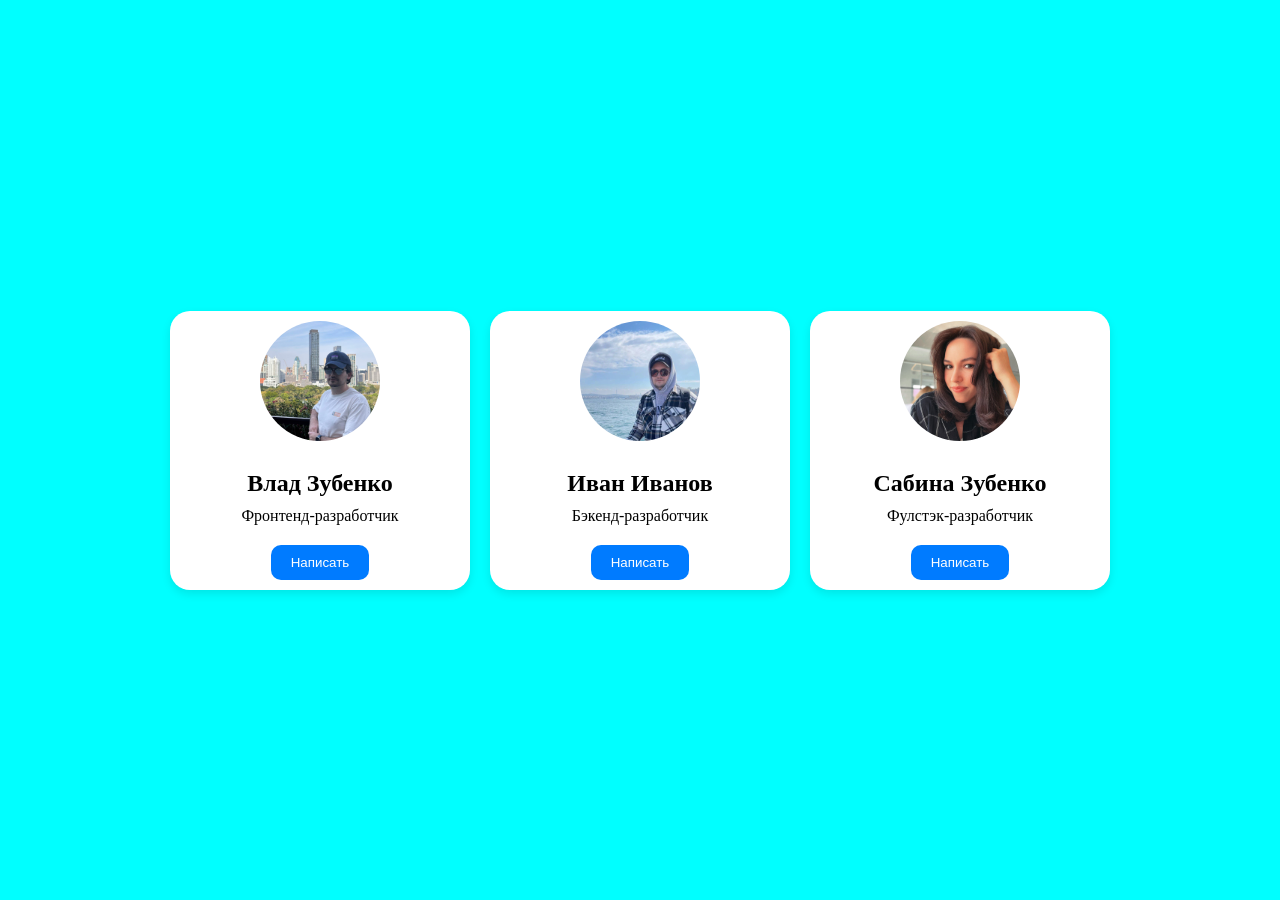
==== index.html @ a2d4ca33 "Add files via upload" ====
<!DOCTYPE html>
<html lang="ru">
<head>
    <meta charset="UTF-8">
    <meta name="viewport" content="width=device-width, initial-scale=1.0">
    <title>Карточка профиля</title>
    <link rel="stylesheet" href="style.css">
</head>
<body>
    <div class="card">
         <img src="1.jpg" alt="фото Влада">
         <h2 class="description">Влад Зубенко</h2>
         <p class="description">Фронтенд-разработчик</p>
         <button>Написать</button>
    </div>
    <div class="card">
         <img src="2.jpg" alt="фото Ивана Иванова">
         <h2 class="description">Иван Иванов</h2>
         <p class="description">Бэкенд-разработчик</p>
         <button>Написать</button>
    </div>
    <div class="card">
         <img src="3.jpg" alt="фото Сабины">
         <h2 class="description">Сабина Зубенко</h2>
         <p class="description">Фулстэк-разработчик</p>
         <button>Написать</button>
    </div>
</body>
</html>
---- style.css ----
* {
    margin: 0;
    padding: 0;
    box-sizing: border-box;
}
body {
    min-height: 100vh;
    display: flex;
    justify-content: center;
    align-items: center;
    background-color: aqua; /* если хочешь */
}
.card {
    background-color: white;
    text-align: center;
    border-radius: 20px;
    box-shadow: 0 4px 10px rgba(0, 0, 0, 0.1);
    padding: 10px;
    width: 300px;
    margin: 10px;
}
img {
    border-radius: 50%;
    width: 120px;
    height: 120px;
    margin-bottom: 15px;
    object-fit: cover;
}
button {
    background-color: #007bff;
    color: white;
    border: none;
    padding: 10px 20px;
    border-radius: 10px;
    cursor: pointer;
    margin-top: 10px;
}
button:hover {
    background-color: #0056b3; 
    transform: scale(1.05);     
}
.description {
    width: max-content;
    margin: 10px auto;
}
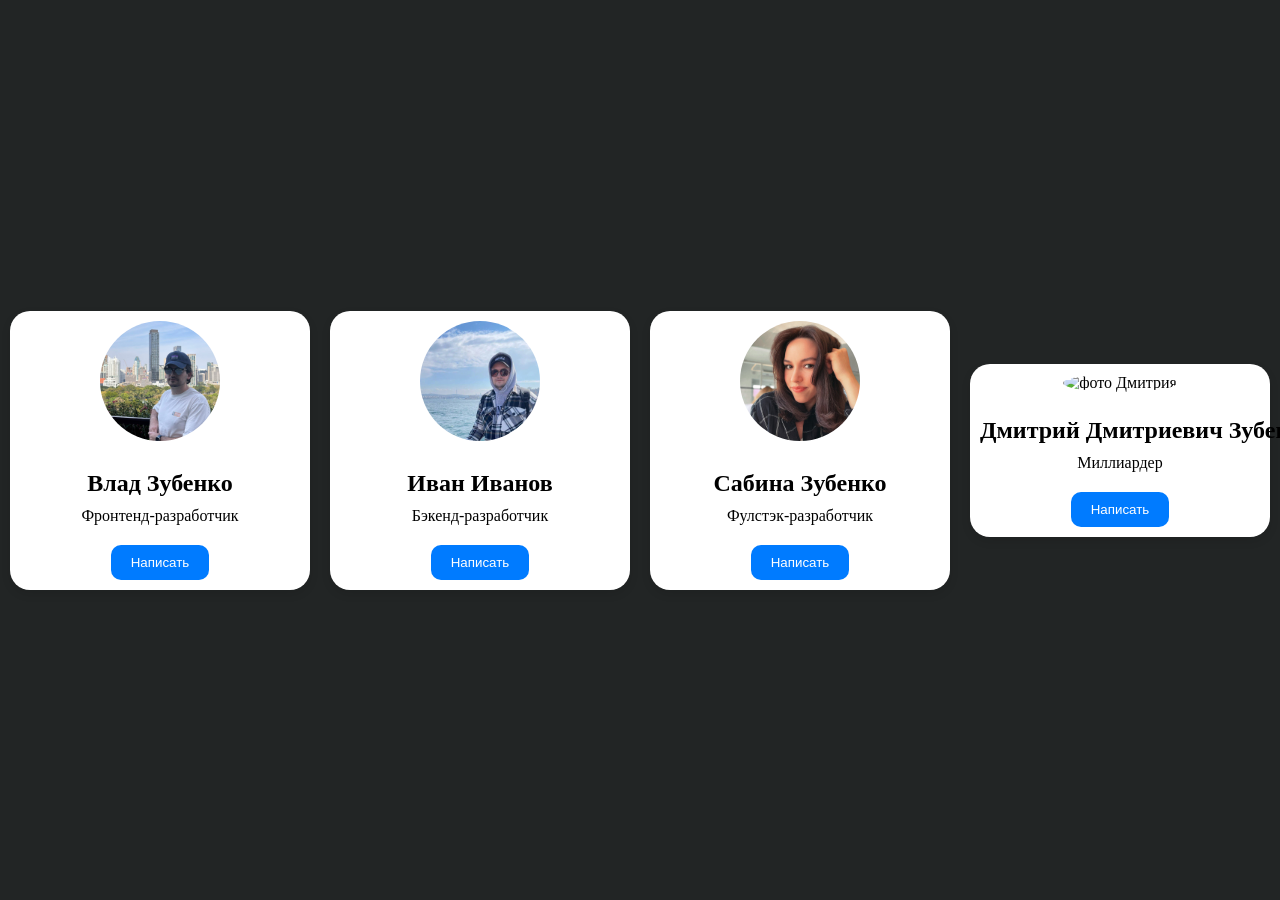
==== commit 496dbe11: "Update index.html" ====
--- a/index.html
+++ b/index.html
@@ -25,5 +25,12 @@
          <p class="description">Фулстэк-разработчик</p>
          <button>Написать</button>
     </div>
+    <div class="card">
+         <img src="4.jpg" alt="фото Дмитрия">
+         <h2 class="description">Дмитрий Дмитриевич Зубенко</h2>
+         <p class="description">Миллиардер</p>
+         <button>Написать</button>
+    </div>
 </body>
-</html>+
+</html>
--- a/style.css
+++ b/style.css
@@ -8,7 +8,7 @@
     display: flex;
     justify-content: center;
     align-items: center;
-    background-color: aqua; /* если хочешь */
+    background-color: rgb(34, 37, 37);
 }
 .card {
     background-color: white;
@@ -42,4 +42,18 @@
 .description {
     width: max-content;
     margin: 10px auto;
-}+
+}
+
+@media (max-width: 768px) {
+  body {
+    flex-direction: column;
+    padding: 20px;
+  }
+  
+  .card {
+    width: 100%;
+    max-width: 400px;
+    margin: 10px auto;
+  }
+}
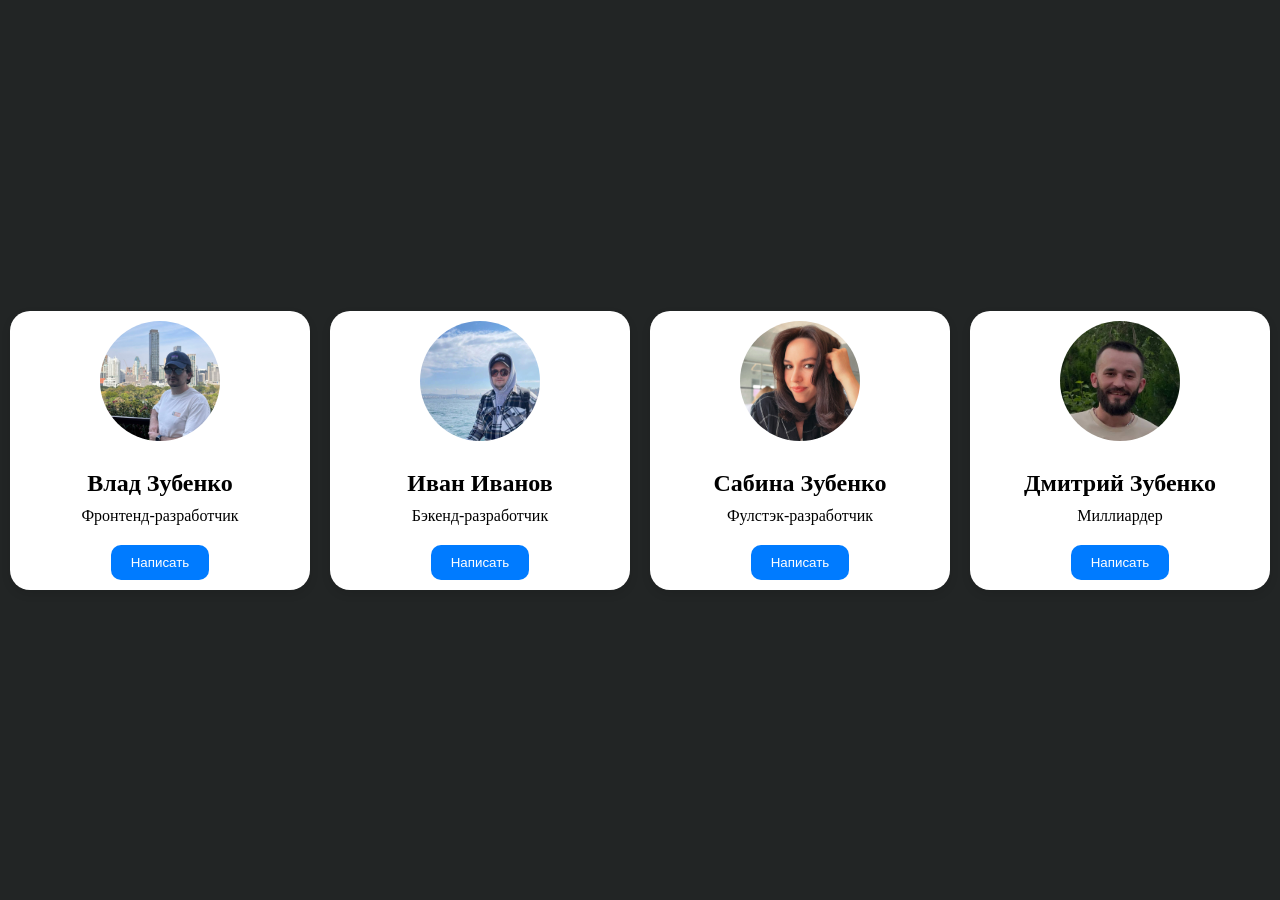
==== commit 6945bf09: "Update index.html" ====
--- a/index.html
+++ b/index.html
@@ -27,10 +27,11 @@
     </div>
     <div class="card">
          <img src="4.jpg" alt="фото Дмитрия">
-         <h2 class="description">Дмитрий Дмитриевич Зубенко</h2>
+         <h2 class="description">Дмитрий Зубенко</h2>
          <p class="description">Миллиардер</p>
          <button>Написать</button>
     </div>
 </body>
 
 </html>
+
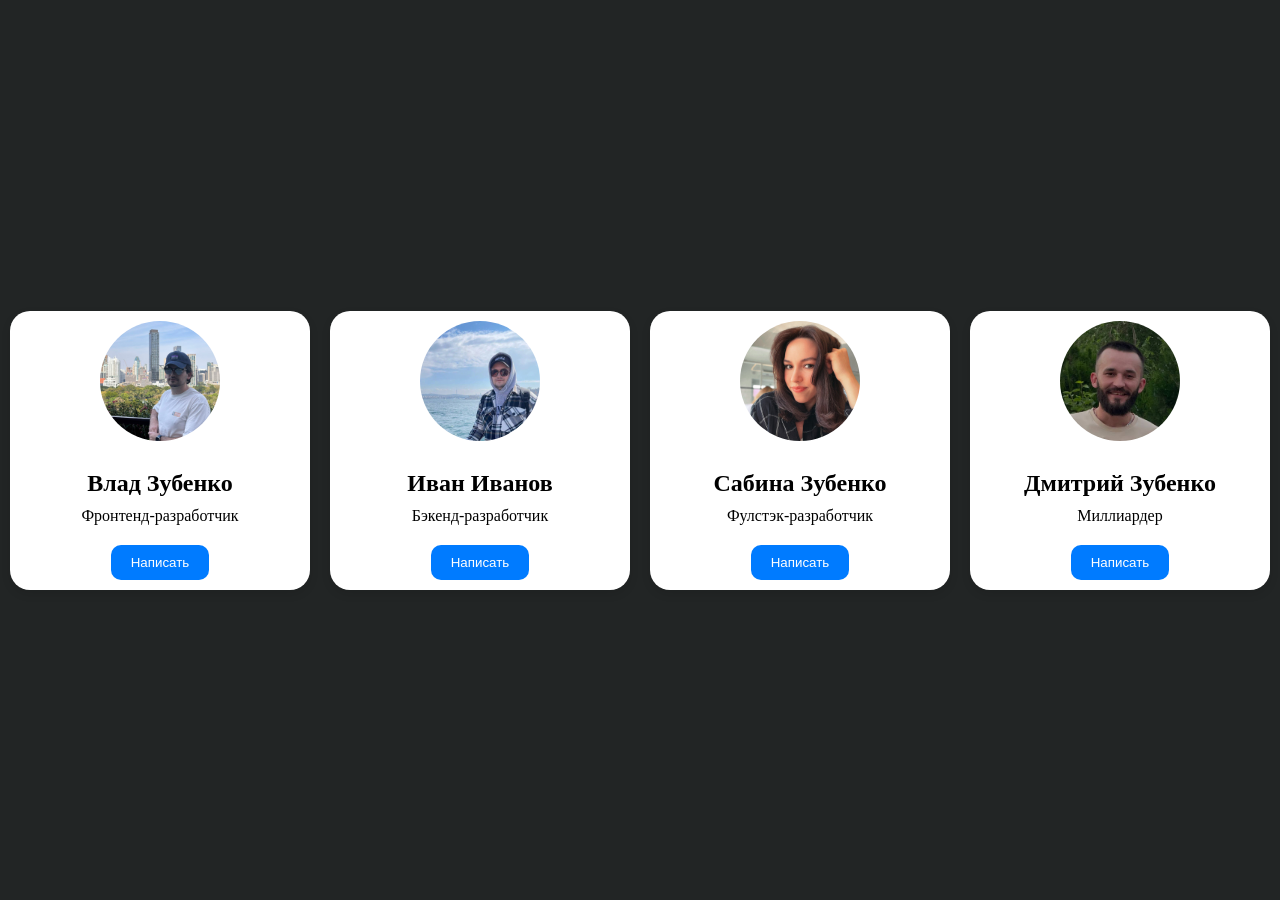
==== commit 2b7471e8: "Update index.html" ====
--- a/index.html
+++ b/index.html
@@ -35,3 +35,4 @@
 
 </html>
 
+
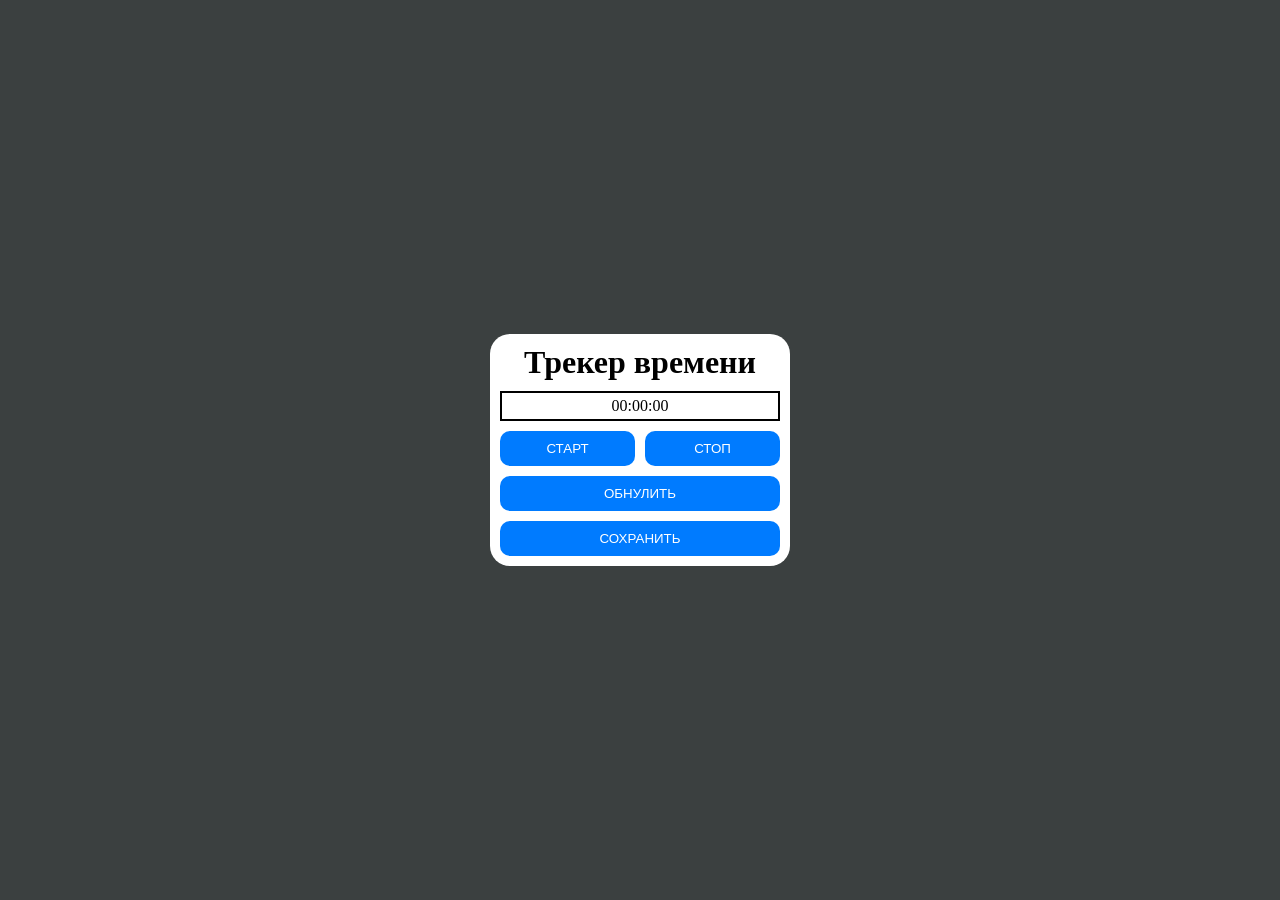
==== commit cab28349: "Add files via upload" ====
--- a/index.html
+++ b/index.html
@@ -1,38 +1,22 @@
 <!DOCTYPE html>
-<html lang="ru">
+<html lang="en">
 <head>
     <meta charset="UTF-8">
     <meta name="viewport" content="width=device-width, initial-scale=1.0">
-    <title>Карточка профиля</title>
+    <title>Трекер времени</title>
     <link rel="stylesheet" href="style.css">
 </head>
 <body>
-    <div class="card">
-         <img src="1.jpg" alt="фото Влада">
-         <h2 class="description">Влад Зубенко</h2>
-         <p class="description">Фронтенд-разработчик</p>
-         <button>Написать</button>
+    <div class="timer">
+        <h1>Трекер времени</h1>
+        <div class="stopwatch"><span id="timerDisplay">00:00:00</span></div>
+            <div class="buttons">
+                <button id="btn-start">СТАРТ</button>
+                <button id="btn-stop">СТОП</button>
+                <button id="btn-reset">ОБНУЛИТЬ</button>
+                <button id="btn-save">СОХРАНИТЬ</button>
+            </div>
     </div>
-    <div class="card">
-         <img src="2.jpg" alt="фото Ивана Иванова">
-         <h2 class="description">Иван Иванов</h2>
-         <p class="description">Бэкенд-разработчик</p>
-         <button>Написать</button>
-    </div>
-    <div class="card">
-         <img src="3.jpg" alt="фото Сабины">
-         <h2 class="description">Сабина Зубенко</h2>
-         <p class="description">Фулстэк-разработчик</p>
-         <button>Написать</button>
-    </div>
-    <div class="card">
-         <img src="4.jpg" alt="фото Дмитрия">
-         <h2 class="description">Дмитрий Зубенко</h2>
-         <p class="description">Миллиардер</p>
-         <button>Написать</button>
-    </div>
+    <script src="script.js"></script>
 </body>
-
-</html>
-
-
+</html>
--- a/style.css
+++ b/style.css
@@ -8,23 +8,35 @@
     display: flex;
     justify-content: center;
     align-items: center;
-    background-color: rgb(34, 37, 37);
+    background-color: rgb(59, 64, 64);
 }
-.card {
-    background-color: white;
+h1 {
     text-align: center;
+    padding-bottom: 10px;
+}
+.timer {
+    background-color: rgb(255, 255, 255);
     border-radius: 20px;
-    box-shadow: 0 4px 10px rgba(0, 0, 0, 0.1);
     padding: 10px;
     width: 300px;
     margin: 10px;
 }
-img {
-    border-radius: 50%;
-    width: 120px;
-    height: 120px;
-    margin-bottom: 15px;
-    object-fit: cover;
+.buttons {
+    display: grid;
+    grid-template-columns: 1fr 1fr;
+    gap: 10px;
+    margin-top: 10px;
+}
+#btn-reset, #btn-save {
+    grid-column: span 2;
+}
+.stopwatch {
+    border: 2px solid black;
+    min-width: 200px;
+    min-height: 30px;
+    display: flex;
+    justify-content: center;
+    align-items: center;
 }
 button {
     background-color: #007bff;
@@ -33,27 +45,9 @@
     padding: 10px 20px;
     border-radius: 10px;
     cursor: pointer;
-    margin-top: 10px;
+    min-width: max-content;
 }
 button:hover {
     background-color: #0056b3; 
     transform: scale(1.05);     
-}
-.description {
-    width: max-content;
-    margin: 10px auto;
-
-}
-
-@media (max-width: 768px) {
-  body {
-    flex-direction: column;
-    padding: 20px;
-  }
-  
-  .card {
-    width: 100%;
-    max-width: 400px;
-    margin: 10px auto;
-  }
-}
+}
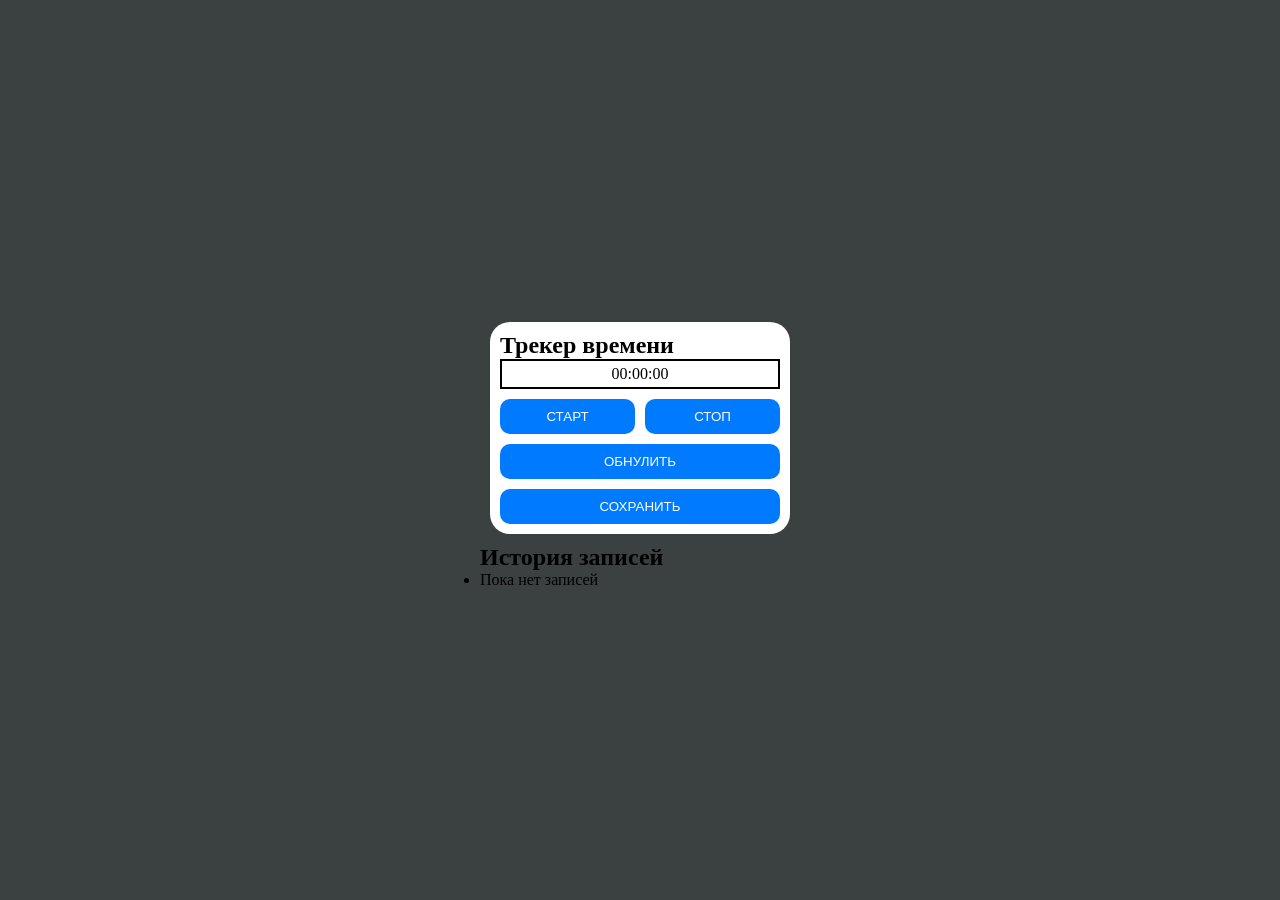
==== commit cedd549f: "Update index.html" ====
--- a/index.html
+++ b/index.html
@@ -7,16 +7,24 @@
     <link rel="stylesheet" href="style.css">
 </head>
 <body>
-    <div class="timer">
-        <h1>Трекер времени</h1>
-        <div class="stopwatch"><span id="timerDisplay">00:00:00</span></div>
-            <div class="buttons">
+    <div class="app">
+        <div class="timer">
+            <h2>Трекер времени</h2>
+            <div class="stopwatch"><span id="timerDisplay">00:00:00</span></div>
+                <div class="buttons">
                 <button id="btn-start">СТАРТ</button>
                 <button id="btn-stop">СТОП</button>
                 <button id="btn-reset">ОБНУЛИТЬ</button>
                 <button id="btn-save">СОХРАНИТЬ</button>
-            </div>
+                </div>
+        </div>
+        <div class="history">
+                <h2>История записей</h2>
+                <ul class="session-list" id="session-list">
+                <li>Пока нет записей</li>
+                </ul>
+        </div>
     </div>
     <script src="script.js"></script>
 </body>
-</html>+</html>
